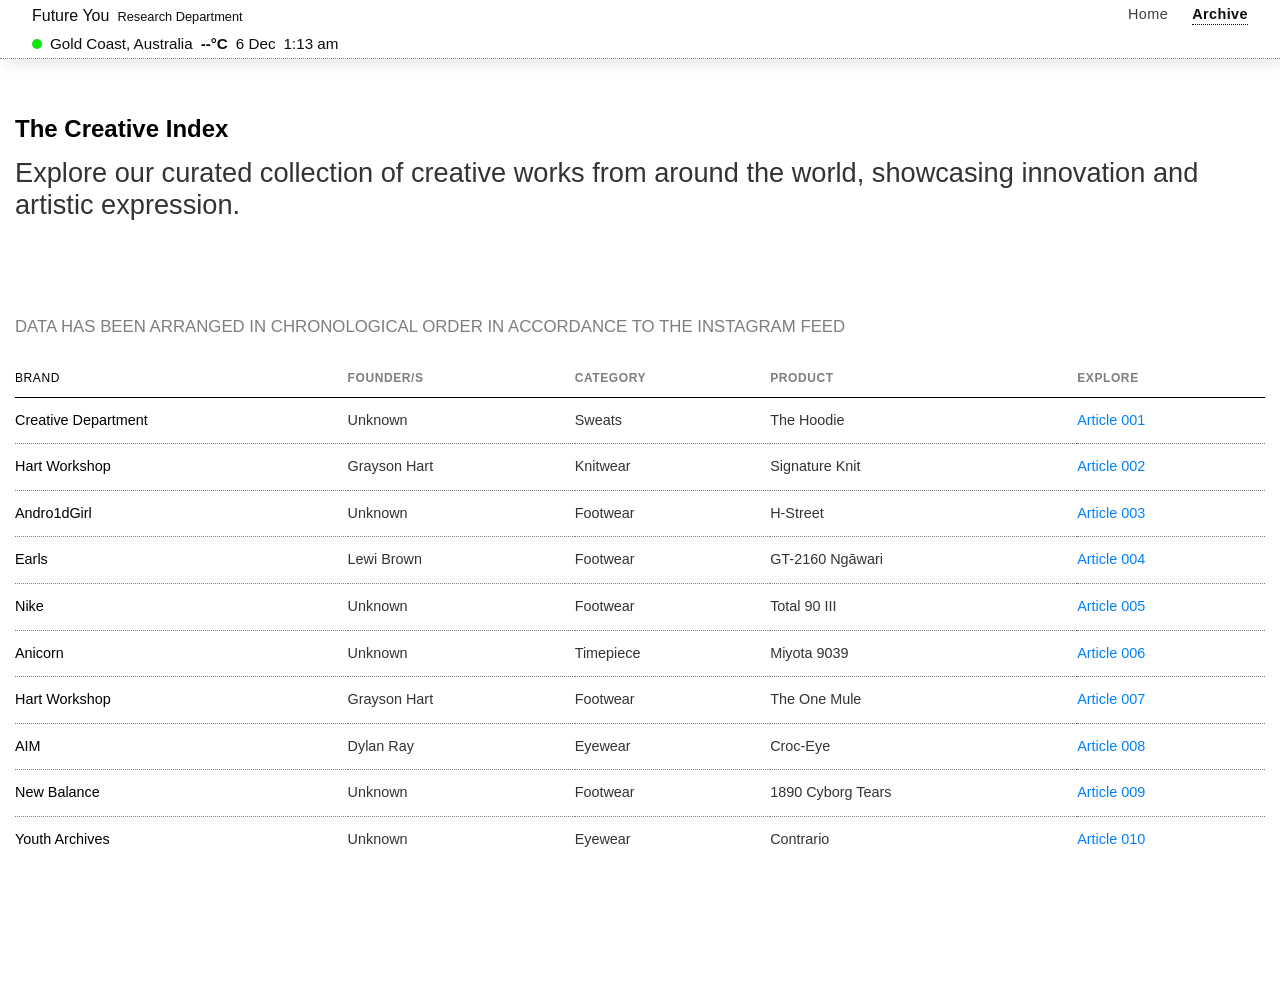
==== archive.html @ 9a2bfdb4 "Update" ====
<!DOCTYPE html>
<html lang="en">
<head>
    <meta charset="UTF-8">
    <meta name="viewport" content="width=device-width, initial-scale=1.0, maximum-scale=1.0, user-scalable=no, viewport-fit=cover">
    <meta name="apple-mobile-web-app-capable" content="yes">
    <meta name="apple-mobile-web-app-status-bar-style" content="black-translucent">
    <meta name="format-detection" content="telephone=no">
    <title>FUTUREYOU - A Creative Index</title>
    <meta name="description" content="Our department of research identifying creative works from around the world.">

    <!-- Favicon -->
    <link rel="icon" type="image/png" href="./public/futureyou-logo-green.png">
    <link rel="apple-touch-icon" href="./public/futureyou-logo-green.png">

    <!-- Google Fonts - Inter -->
    <link rel="preconnect" href="https://fonts.googleapis.com">
    <link rel="preconnect" href="https://fonts.gstatic.com" crossorigin>
    <link href="https://fonts.googleapis.com/css2?family=Inter:wght@300;400;500;600&display=swap" rel="stylesheet">

    <link rel="stylesheet" href="styles.css">
</head>
<body>
  
    <!-- ====== Top Navbar ====== -->
    <navbar class="site-navbar">
      <div class="navbar-top-row">
        <div class="brand">
          <a class="wordmark" href="index.html">Future You</a>
          <span class="byline">Research Department</span>
        </div>
        <nav class="desktop-nav">
          <a class="desktop-nav-link" href="index.html">Home</a>
          <a class="desktop-nav-link active" href="archive.html">Archive</a>
        </nav>
        <button class="hamburger" id="hamburger" aria-label="Open menu" aria-expanded="false">[Menu]</button>
      </div>

      <!-- This holds the live location, date, and time -->
      <div class="header-meta">
        <span class="status-dot"></span>
        <span id="header-location">Gold Coast</span>
        <span id="header-temp">--°C</span>
        <span class="header-datetime"><span id="header-date">Loading date...</span><span id="header-time">Loading time...</span></span>
      </div>
    </navbar>
    <!-- End Navbar -->

    <!-- ====== Mobile Menu Drawer ====== -->
    <div class="mobile-menu" id="mobile-menu" aria-hidden="true">
      <button class="mobile-menu-close" id="mobile-menu-close" aria-label="Close menu">[Close]</button>
      <nav class="mobile-nav">
        <a class="mobile-nav-link" href="index.html">Home</a>
        <a class="mobile-nav-link active" href="archive.html">Archive</a>
      </nav>
    </div>
    <div class="mobile-menu-overlay" id="mobile-menu-overlay"></div>
  <!-- ====== Main Content ====== -->
    <main>
        <section class="archive-section">
            <h1 class="archive-header">The Creative Index</h1>
            <p class="archive-description">Explore our curated collection of creative works from around the world, showcasing innovation and artistic expression.</p>
            <div>
              <table class="archive-table">
                <thead>
                  <legend>DATA HAS BEEN ARRANGED IN CHRONOLOGICAL ORDER IN ACCORDANCE TO THE INSTAGRAM FEED</legend>
                  <tr>
                    <th class="table brand">Brand</th>
                    <th class="table founder">Founder/s</th>
                    <th class="table category">Category</th>
                    <th class="table product">Product</th>
                    <th class="table explore">Explore</th>
                  </tr>
                </thead>
                <tbody>
                  <tr>
                    <td>Creative Department</td>
                    <td>Unknown</td>
                    <td>Sweats</td>
                    <td>The Hoodie</td>
                    <td><a>Article 001</a></td>
                  </tr>

                  <tr>
                    <td>Hart Workshop</td>
                    <td>Grayson Hart</td>
                    <td>Knitwear</td>
                    <td>Signature Knit</td>
                    <td><a>Article 002</a></td>
                  </tr>

                  <tr>
                    <td>
                      Andro1dGirl</td>
                    <td>Unknown</td>
                    <td>Footwear</td>
                    <td>H-Street</td>
                    <td><a>Article 003</a></td>
                  </tr>

                  <tr>
                    <td>Earls</td>
                    <td>Lewi Brown</td>
                    <td>Footwear</td>
                    <td>GT-2160
                      Ngāwari </td>
                    <td><a>Article 004</a></td>
                  </tr>

                  <tr>
                    <td>Nike</td>
                    <td>Unknown</td>
                    <td>Footwear</td>
                    <td>Total 90 III</td>
                    <td><a>Article 005</a></td>
                  </tr>

                  <tr>
                    <td>Anicorn</td>
                    <td>Unknown</td>
                    <td>Timepiece</td>
                    <td>Miyota 9039</td>
                    <td><a>Article 006</a></td>
                  </tr>

                  <tr>
                    <td>Hart Workshop</td>
                    <td>Grayson Hart</td>
                    <td>Footwear</td>
                    <td>The One Mule</td>
                    <td><a>Article 007</a></td>
                  </tr>

                  <tr>
                    <td>AIM</td>
                    <td>Dylan Ray</td>
                    <td>Eyewear</td>
                    <td>Croc-Eye</td>
                    <td><a>Article 008</a></td>
                  </tr>

                  <tr>
                    <td>New Balance</td>
                    <td>Unknown</td>
                    <td>Footwear</td>
                    <td>1890 Cyborg Tears</td>
                    <td><a>Article 009</a></td>
                  </tr>

                  <tr>
                    <td>Youth Archives</td>
                    <td>Unknown</td>
                    <td>Eyewear</td>
                    <td>Contrario</td>
                    <td><a>Article 010</a></td>
                  </tr>
                  
                  <!-- More rows can be added here -->
                </tbody>
              </table>
            </div>
        </section>
    </main>

  <script src="script.js"></script>
</body>

</html>
---- styles.css ----
/* ===================================
   FUTUREYOU - Premium Art Gallery Landing Page
   Design: Minimal, luxury, black & white with blue accents
   =================================== */

/* CSS Variables - Design System */
:root {
  /* Colors */
  --color-white: #FFFFFF;
  --color-black: #000000;
  --color-gray-light: #F5F5F5;
  --color-gray-medium: #7e7e7e;
  --color-gray-dark: #333333;
  --color-blue: #0081fb;
  --color-blue-hover: #0070db;
  --color-blue-active: #0060bb;

  /* Spacing (8px base) */
  --space-xs: 0.5rem;     /* 8px */
  --space-sm: 1rem;       /* 16px */
  --space-md: 2rem;       /* 32px */
  --space-lg: 4rem;       /* 64px */
  --space-xl: 6rem;       /* 96px */
  --space-2xl: 8rem;      /* 128px */

  /* Typography */
  --font-primary: 'Inter', -apple-system, BlinkMacSystemFont, 'SF Pro Display', 'Helvetica Neue', Arial, sans-serif;
  --font-secondary: 'Helvetica neue', Poppins, -apple-system, BlinkMacSystemFont, 'SF Pro Display', 'Helvetica Neue', Arial, sans-serif;

  /* Transitions */
  --transition-fast: 150ms cubic-bezier(0.4, 0, 0.2, 1);
  --transition-normal: 300ms cubic-bezier(0.4, 0, 0.2, 1);
  --transition-slow: 500ms cubic-bezier(0.4, 0, 0.2, 1);
}

/* ===================================
   Reset & Base Styles
   =================================== */

*,
*::before,
*::after {
  margin: 0;
  padding: 0;
  box-sizing: border-box;
}

html {
  scroll-behavior: smooth;
}

body {
  font-family: var(--font-primary);
  color: var(--color-black);
  background: var(--color-white);
  -webkit-font-smoothing: antialiased;
  -moz-osx-font-smoothing: grayscale;
  overflow-x: hidden;
}

.site-navbar {
  position: fixed;
  top: 0;
  left: 0;
  padding: 6px var(--space-md);
  width: 100%;
  background: var(--color-white);
  border-bottom: 1px dotted var(--color-gray-medium);
  z-index: 1000;
  display: flex;
  flex-direction: column;
  align-items: flex-start;
  opacity: 0.95;
  box-shadow: 5px 5px 15px rgba(0, 0, 0, 0.1);
  box-sizing: border-box;
}

.navbar-top-row {
  display: flex;
  align-items: center;
  justify-content: space-between;
  width: 100%;
}

/* Hamburger button */
.hamburger {
  background: none;
  border: none;
  font-family: var(--font-secondary);
  font-size: 1rem;
  font-weight: 500;
  color: var(--color-black);
  cursor: pointer;
  padding: 0;
  letter-spacing: 0.05em;
  display: none; /* Hidden on desktop */
}

/* Mobile menu drawer */
.mobile-menu {
  position: fixed;
  top: 0;
  right: -100%;
  width: 260px;
  height: 100%;
  background: var(--color-white);
  border-left: 1px dotted var(--color-gray-medium);
  z-index: 1100;
  display: flex;
  flex-direction: column;
  padding: 2rem 1.5rem;
  transition: right 0.25s ease;
}

.mobile-menu.open {
  right: 0;
}

.mobile-menu-close {
  background: none;
  border: none;
  font-family: var(--font-secondary);
  font-size: 1rem;
  font-weight: 500;
  color: var(--color-black);
  cursor: pointer;
  padding: 0;
  align-self: flex-end;
}

.mobile-nav {
  display: flex;
  flex-direction: column;
  gap: 1.5rem;
  margin-top: 1.5rem;
}

.mobile-nav-link {
  font-family: var(--font-secondary);
  font-size: 1rem;
  font-weight: 500;
  color: var(--color-gray-dark);
  text-decoration: none;
  letter-spacing: 0.03em;
  padding-bottom: 1rem;
  border-bottom: 1px dotted var(--color-gray-medium);
}

.mobile-nav-link.active {
  color: var(--color-black);
  font-weight: 600;
}

.mobile-nav-link:hover {
  color: var(--color-black);
}

/* Overlay behind the drawer */
.mobile-menu-overlay {
  display: none;
  position: fixed;
  inset: 0;
  background: rgba(0, 0, 0, 0.2);
  z-index: 1050;
}

.mobile-menu-overlay.open {
  display: block;
}

/* Desktop nav */
.desktop-nav {
  display: flex;
  align-items: center;
  gap: 1.5rem;
}

.desktop-nav-link {
  font-family: var(--font-secondary);
  font-size: 0.9rem;
  font-weight: 500;
  color: var(--color-gray-dark);
  text-decoration: none;
  letter-spacing: 0.03em;
  padding-bottom: 2px;
  border-bottom: 1px dotted transparent;
}

.desktop-nav-link.active {
  color: var(--color-black);
  font-weight: 600;
  border-bottom-color: var(--color-black);
}

.desktop-nav-link:hover {
  color: var(--color-black);
  border-bottom-color: var(--color-gray-medium);
}

/* Show hamburger on mobile, hide desktop nav */
@media (max-width: 768px) {
  .hamburger {
    display: block;
  }

  .desktop-nav {
    display: none;
  }
}

.brand {
  display: flex;
  align-items: baseline;
  gap: 0.5rem;
  flex-wrap: nowrap;
  white-space: nowrap;
  
}

.wordmark {
  font-family: var(--font-secondary);
  font-size: 1rem;
  font-weight: 500;
  color: var(--color-black);
}

.byline {
  font-family: var(--font-secondary);
  font-size: 0.8rem;
  font-weight: 475;
  color: var(--muted);
}

  /* This styles the middle meta section */
  .header-meta {
    display: flex;
    align-items: center;
    margin-top: 10px;
    gap: 0.5rem;
    font-size: 0.95rem;
    font-weight: 500;
    font-family: "Helvetica Neue", sans-serif;
    flex-wrap: nowrap;
    white-space: nowrap;
  }
  
  .header-datetime {
    display: flex;
    flex-wrap: nowrap; /* Keeps date and time on the same line */
    justify-content: flex-start; /* Aligns date and time to the left */
    flex-basis: auto; /* Allows date and time to take up necessary space without forcing it to wrap */
    gap: 0.5rem;
    color: var(--muted);
  }
  
  /* This creates the small green live-status dot */
  @keyframes pulse {
    0%, 100% { box-shadow: 0 0 0 0 rgba(0, 228, 0, 0.5); }
    50%       { box-shadow: 0 0 0 5px rgba(0, 228, 0, 0); }
  }
  
  .status-dot {
    width: 10px;
    height: 10px;
    background-color: rgb(0, 228, 0);
    border-radius: 50%;
    display: inline-block;
    transition: 0.5s ease;
    animation: pulse 2s ease-in-out infinite;
  }
  
  .status-dot:hover {
    background-color: rgb(0, 200, 0); /* Darkens the dot on hover for interactivity */
    transform: scale(1.5); /* Slightly enlarges the dot on hover */
  }
  
  /* This styles the temperature text */
  #header-temp {
    font-weight: 600;
  }
  
  /* This improves the layout on smaller screens */
  @media (max-width: 768px) {
    .header-meta {
      flex-direction: row; /* Stacks the items vertically on small screens */
      align-items: flex-start; /* Aligns items to the left */
      justify-content: center;
    }
  }

  /* Mobile Layout */
  @media screen and (max-width: 480px) {
    .header-meta {
      flex-direction: row; /* Stacks the items vertically on mobile */
      align-items: center; /* Centers items on mobile */
      gap: 0.25rem; /* Reduces gap for mobile */
      
    }
    
    .header-datetime {
      justify-content: center; /* Centers date and time on mobile */
      gap: .25rem; /* Reduces gap for mobile */
      
    }
    
  }

img {
  max-width: 100%;
  height: auto;
  display: block;
}

button {
  font-family: inherit;
  border: none;
  cursor: pointer;
}

input {
  font-family: inherit;
}

a {
  text-decoration: none;
  color: inherit;
}

/* ===================================
   Main Layout
   =================================== */

.gallery-container {
  min-height: 100vh;
  min-height: 100dvh; /* Dynamic viewport height for mobile */
  display: flex;
  flex-direction: column;
  justify-content: center;
  align-items: center;
  padding: var(--space-lg) var(--space-md);
  gap: var(--space-xl);
}

.logo-section,
.tagline-section,
.description-section,
.email-section {
  width: 100%;
  max-width: 600px;
  text-align: center;
}

/* ===================================
   Logo Section
   =================================== */

.logo-section {
  display: flex;
  justify-content: center;
  align-items: center;
}

.brand-logo {
  width: clamp(120px, 30vw, 200px);
  height: auto;
  object-fit: contain;
}

/* ===================================
   Typography
   =================================== */

.tagline {
  font-size: clamp(2rem, 5vw, 3.5rem);
  font-weight: 300;
  letter-spacing: -0.02em;
  line-height: 1.2;
  color: var(--color-black);
  margin: 0;
}

.cursor {
  display: inline-block;
  animation: blink 1s step-end infinite;
  margin-left: 2px;
}

.cursor.hide {
  opacity: 0;
}

@keyframes blink {
  0%, 50% {
    opacity: 1;
  }
  51%, 100% {
    opacity: 0;
  }
}

.description {
  font-size: clamp(1rem, 2vw, 1.25rem);
  font-weight: 400;
  line-height: 1.6;
  color: var(--color-gray-dark);
  margin: 0;
}

/* ===================================
   Email Form
   =================================== */

.email-section {
  width: 100%;
}

#mc_embed_signup {
  width: 100%;
}

.email-form {
  width: 100%;
}

.form-group {
  display: flex;
  flex-direction: column;
  gap: var(--space-xs);
  width: 100%;
}

#mce-EMAIL {
  width: 100%;
  padding: 1rem 1.5rem;
  background: transparent;
  border: 1px solid var(--color-gray-medium);
  border-radius: 50px;
  font-family: var(--font-primary);
  font-size: 16px; /* Prevents iOS zoom */
  color: var(--color-black);
  text-align: center;
  transition: all var(--transition-normal);
}

#mce-EMAIL:focus {
  outline: none;
  border-color: var(--color-blue);
  text-align: left;
  background: var(--color-white);
}

#mce-EMAIL::placeholder {
  color: var(--color-gray-dark);
  opacity: 0.5;
}

/* Input has content - align left */
#mce-EMAIL:not(:placeholder-shown) {
  text-align: left;
}

.subscribe-btn {
  width: 100%;
  padding: 1rem 2rem;
  background: var(--color-blue);
  border: none;
  border-radius: 50px;
  color: var(--color-white);
  font-family: var(--font-primary);
  font-weight: 500;
  font-size: 0.875rem;
  text-transform: uppercase;
  letter-spacing: 0.1em;
  cursor: pointer;
  transition: all var(--transition-normal);
}

.subscribe-btn:hover {
  background: var(--color-blue-hover);
  transform: translateY(-2px);
  box-shadow: 0 4px 12px rgba(0, 129, 251, 0.2);
}

.subscribe-btn:active {
  background: var(--color-blue-active);
  transform: translateY(0);
  box-shadow: 0 2px 6px rgba(0, 129, 251, 0.15);
}

.subscribe-btn:disabled {
  opacity: 0.6;
  cursor: not-allowed;
  transform: none;
}

/* Response messages */
.response {
  margin-top: var(--space-sm);
  padding: 0.75rem 1rem;
  font-size: 0.875rem;
  text-align: center;
  border-radius: 0;
}

#mce-error-response {
  background: #fee;
  color: #c33;
  border: 1px solid #fcc;
}

#mce-success-response {
  background: #efe;
  color: #3c3;
  border: 1px solid #cfc;
}

/* ===================================
   Footer
   =================================== */

.gallery-footer {
  margin-top: auto;
  padding-top: var(--space-md);
  display: flex;
  flex-direction: column;
  align-items: center;
  gap: var(--space-sm);
}

.footer-heading {
  font-size: 0.75rem;
  font-weight: 500;
  text-transform: uppercase;
  letter-spacing: 0.1em;
  color: var(--color-gray-dark);
  margin: 0;
}

.social-links {
  display: flex;
  flex-direction: column;
  gap: var(--space-sm);
  align-items: center;
}

.social-link {
  display: inline-flex;
  align-items: center;
  gap: 0.5rem;
  color: var(--color-gray-dark);
  text-decoration: none;
  font-size: 0.875rem;
  font-weight: 400;
  padding: 0.75rem 1.5rem;
  background: var(--color-gray-light);
  border-radius: 50px;
  border: 2px solid transparent;
  transition: all var(--transition-normal);
}

.social-link:hover {
  color: var(--color-black);
  border-color: var(--color-blue);
  background: var(--color-white);
}

.social-icon {
  width: 18px;
  height: 18px;
  flex-shrink: 0;
  color: inherit;
}

.brand-icon {
  height: 24px;
  width: auto;
  object-fit: contain;
  flex-shrink: 0;
}

/* ===================================
   Animations
   =================================== */

@keyframes fadeInUp {
  from {
    opacity: 0;
    transform: translateY(20px);
  }
  to {
    opacity: 1;
    transform: translateY(0);
  }
}

.logo-section {
  animation: fadeInUp var(--transition-slow) ease-out;
}

.tagline-section {
  animation: fadeInUp var(--transition-slow) ease-out 0.1s both;
}

.description-section {
  animation: fadeInUp var(--transition-slow) ease-out 0.2s both;
}

.email-section {
  animation: fadeInUp var(--transition-slow) ease-out 0.3s both;
}

.gallery-footer {
  animation: fadeInUp var(--transition-slow) ease-out 0.4s both;
}

/* ===================================
   Focus Styles (Accessibility)
   =================================== */

*:focus-visible {
  outline: 2px solid var(--color-blue);
  outline-offset: 2px;
}

button:focus-visible,
input:focus-visible {
  outline: 2px solid var(--color-blue);
  outline-offset: 2px;
}

/* ===================================
   Responsive Breakpoints
   =================================== */

/* Tablet: 768px+ */
@media (min-width: 768px) {
  .gallery-container {
    gap: var(--space-2xl);
    padding: var(--space-xl) var(--space-lg);
  }

  .form-group {
    flex-direction: row;
  }

  #mce-EMAIL {
    flex: 1;
    text-align: left;
  }

  .subscribe-btn {
    width: auto;
    flex-shrink: 0;
    padding: 1rem 3rem;
  }

  .social-links {
    flex-direction: row;
    gap: var(--space-md);
  }
}

/* Desktop: 1024px+ */
@media (min-width: 1024px) {
  .gallery-container {
    padding: var(--space-2xl) var(--space-xl);
  }

  .logo-section,
  .tagline-section,
  .description-section,
  .email-section {
    max-width: 700px;
  }

  .tagline {
    font-size: clamp(2.5rem, 5vw, 3.5rem);
  }

  .description {
    font-size: clamp(1.125rem, 2vw, 1.25rem);
  }
}

/* Large Desktop: 1440px+ */
@media (min-width: 1440px) {
  .gallery-container {
    gap: 10rem;
  }

  .logo-section,
  .tagline-section,
  .description-section,
  .email-section {
    max-width: 800px;
  }

  .brand-logo {
    width: clamp(180px, 30vw, 240px);
  }
}

/* Ultra-wide: 1920px+ */
@media (min-width: 1920px) {
  .gallery-container {
    gap: 12rem;
  }
}

/* ===================================
   Instagram Browser Compatibility
   =================================== */

.instagram-browser #mce-EMAIL {
  text-align: left !important;
}

.instagram-browser #mce-EMAIL:focus {
  -webkit-text-align-last: left !important;
  text-align-last: left !important;
}

/* ===================================
   Accessibility - Reduced Motion
   =================================== */

@media (prefers-reduced-motion: reduce) {
  *,
  *::before,
  *::after {
    animation-duration: 0.01ms !important;
    animation-iteration-count: 1 !important;
    transition-duration: 0.01ms !important;
    scroll-behavior: auto !important;
  }

  .cursor {
    animation: none !important;
  }
}

/* ===================================
   High Contrast Mode Support
   =================================== */

@media (prefers-contrast: high) {
  :root {
    --color-gray-medium: #999999;
  }

  #mce-EMAIL {
    border-width: 2px;
  }

  .subscribe-btn {
    border: 2px solid var(--color-white);
  }
}

/* ===================================
   Print Styles
   =================================== */

@media print {
  .gallery-container {
    min-height: auto;
    padding: 2rem;
  }

  .subscribe-btn {
    display: none;
  }

  * {
    animation: none !important;
    transition: none !important;
  }
}


/* Archive HTML Styling */

.archive-section {
  margin: 100px auto; /* To avoid overlap with fixed navbar */;
  display: flex;
  flex-direction: column;
  gap: var(--space-lg);
  text-align: left;
  font-family: var(--font-secondary);
  padding: 15px;
}

.archive-header {
  font-size: 1.5rem;
  font-weight: 600;
  color: var(--color-black);
}

.archive-description {
  font-size: 1.7rem;
  color: var(--color-gray-dark);
  margin-top: -50px; /* Negative margin to pull description up closer to header */
  margin-bottom: var(--space-md);
}

.archive-table {
  width: 100%;
  border-collapse: collapse;
  margin: 20px auto;
  line-height: 1.5;
  font-family: var(--font-secondary);
  font-size: 0.9rem;
}

.archive-table thead tr {
  border-bottom: 1px solid var(--color-black);
}

.archive-table th {
  text-align: left;
  font-weight: 600;
  font-size: 0.75rem;
  text-transform: uppercase;
  letter-spacing: 0.05em;
  padding: 0 1rem 0.6rem 0;
  color: var(--color-gray-medium);
  white-space: nowrap;
}

.archive-table td {
  padding: 0.75rem 1rem 0.75rem 0;
  vertical-align: middle;
  color: var(--color-gray-dark);
  border-bottom: 1px dotted var(--color-gray-medium);
}

.archive-table tbody tr:last-child td {
  border-bottom: none;
}

.archive-table td:first-child,
.archive-table th:first-child {
  color: var(--color-black);
  font-weight: 500;
}

.archive-table td a {
  color: var(--color-blue);
  text-decoration: none;
  font-weight: 500;
}

.archive-table td a:hover {
  text-decoration: underline;
}

legend {
  font-size: 1.05rem;
  font-weight: 500;
  color: var(--color-gray-medium);
  margin-bottom: var(--space-md);
  text-wrap: none;
}
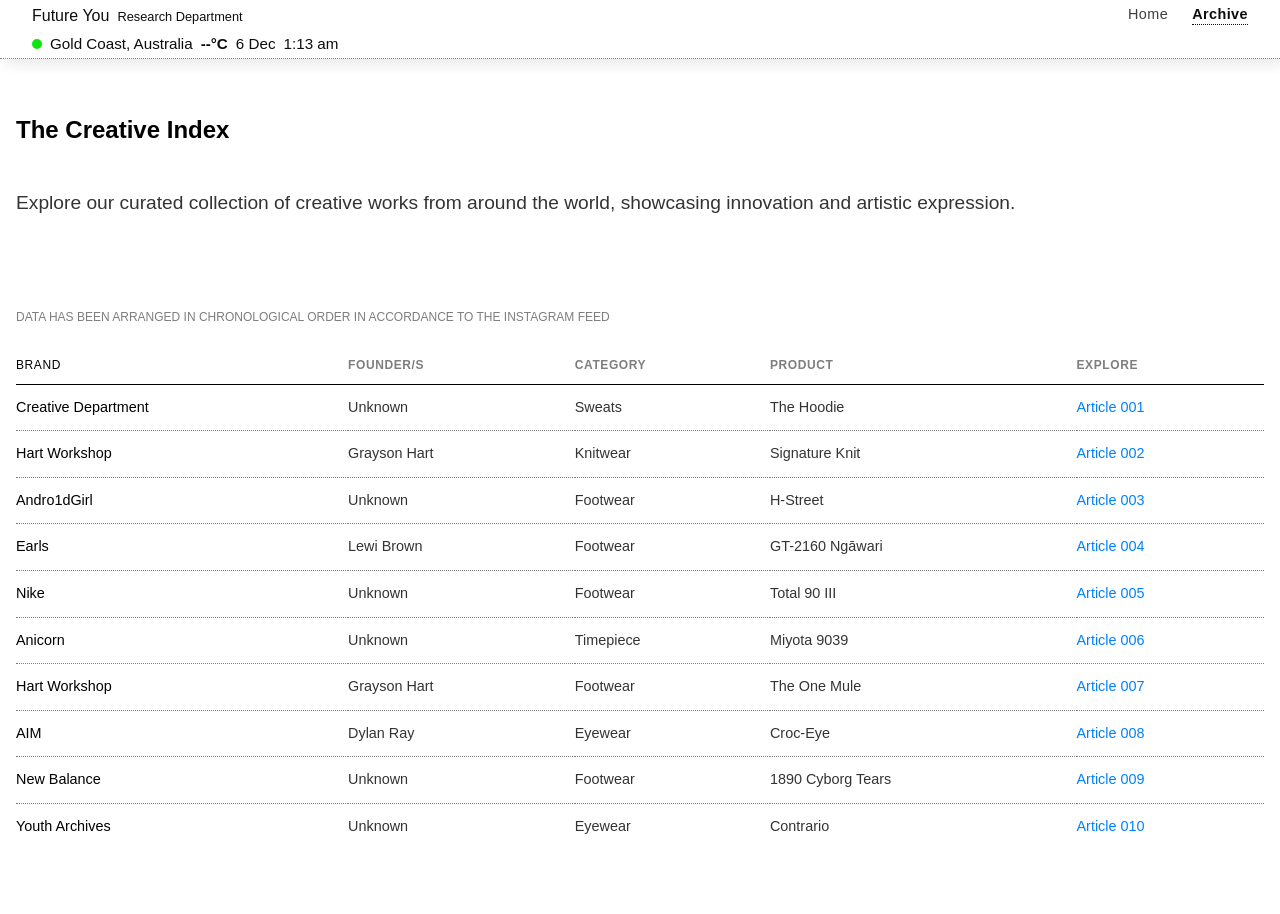
==== commit dbd51569: "update" ====
--- a/archive.html
+++ b/archive.html
@@ -60,7 +60,7 @@
         <section class="archive-section">
             <h1 class="archive-header">The Creative Index</h1>
             <p class="archive-description">Explore our curated collection of creative works from around the world, showcasing innovation and artistic expression.</p>
-            <div>
+            <div class="archive-table-wrapper">
               <table class="archive-table">
                 <thead>
                   <legend>DATA HAS BEEN ARRANGED IN CHRONOLOGICAL ORDER IN ACCORDANCE TO THE INSTAGRAM FEED</legend>
--- a/styles.css
+++ b/styles.css
@@ -781,13 +781,15 @@
 /* Archive HTML Styling */
 
 .archive-section {
-  margin: 100px auto; /* To avoid overlap with fixed navbar */;
+  margin: 100px auto 2rem;
   display: flex;
   flex-direction: column;
   gap: var(--space-lg);
   text-align: left;
   font-family: var(--font-secondary);
-  padding: 15px;
+  padding: 1rem 1rem 2rem;
+  max-width: 100%;
+  box-sizing: border-box;
 }
 
 .archive-header {
@@ -797,16 +799,19 @@
 }
 
 .archive-description {
-  font-size: 1.7rem;
+  font-size: 1.2rem;
   color: var(--color-gray-dark);
-  margin-top: -50px; /* Negative margin to pull description up closer to header */
+  margin-top: -1rem;
   margin-bottom: var(--space-md);
 }
 
+.archive-table-wrapper {
+  width: 100%;
+}
+
 .archive-table {
   width: 100%;
   border-collapse: collapse;
-  margin: 20px auto;
   line-height: 1.5;
   font-family: var(--font-secondary);
   font-size: 0.9rem;
@@ -855,10 +860,40 @@
 }
 
 legend {
-  font-size: 1.05rem;
+  font-size: 0.75rem;
   font-weight: 500;
   color: var(--color-gray-medium);
   margin-bottom: var(--space-md);
-  text-wrap: none;
-}
-
+  display: block;
+}
+
+@media (max-width: 768px) {
+  .archive-section {
+    margin-top: 80px;
+    padding: 1rem 0.75rem 2rem;
+    gap: 1rem;
+  }
+
+  .archive-header {
+    font-size: 1.2rem;
+  }
+
+  .archive-description {
+    font-size: 1rem;
+    margin-top: -0.5rem;
+  }
+
+  .archive-table {
+    font-size: 0.65rem;
+  }
+
+  .archive-table th {
+    font-size: 0.55rem;
+    padding: 0 0.4rem 0.5rem 0;
+  }
+
+  .archive-table td {
+    padding: 0.6rem 0.4rem 0.6rem 0;
+  }
+}
+
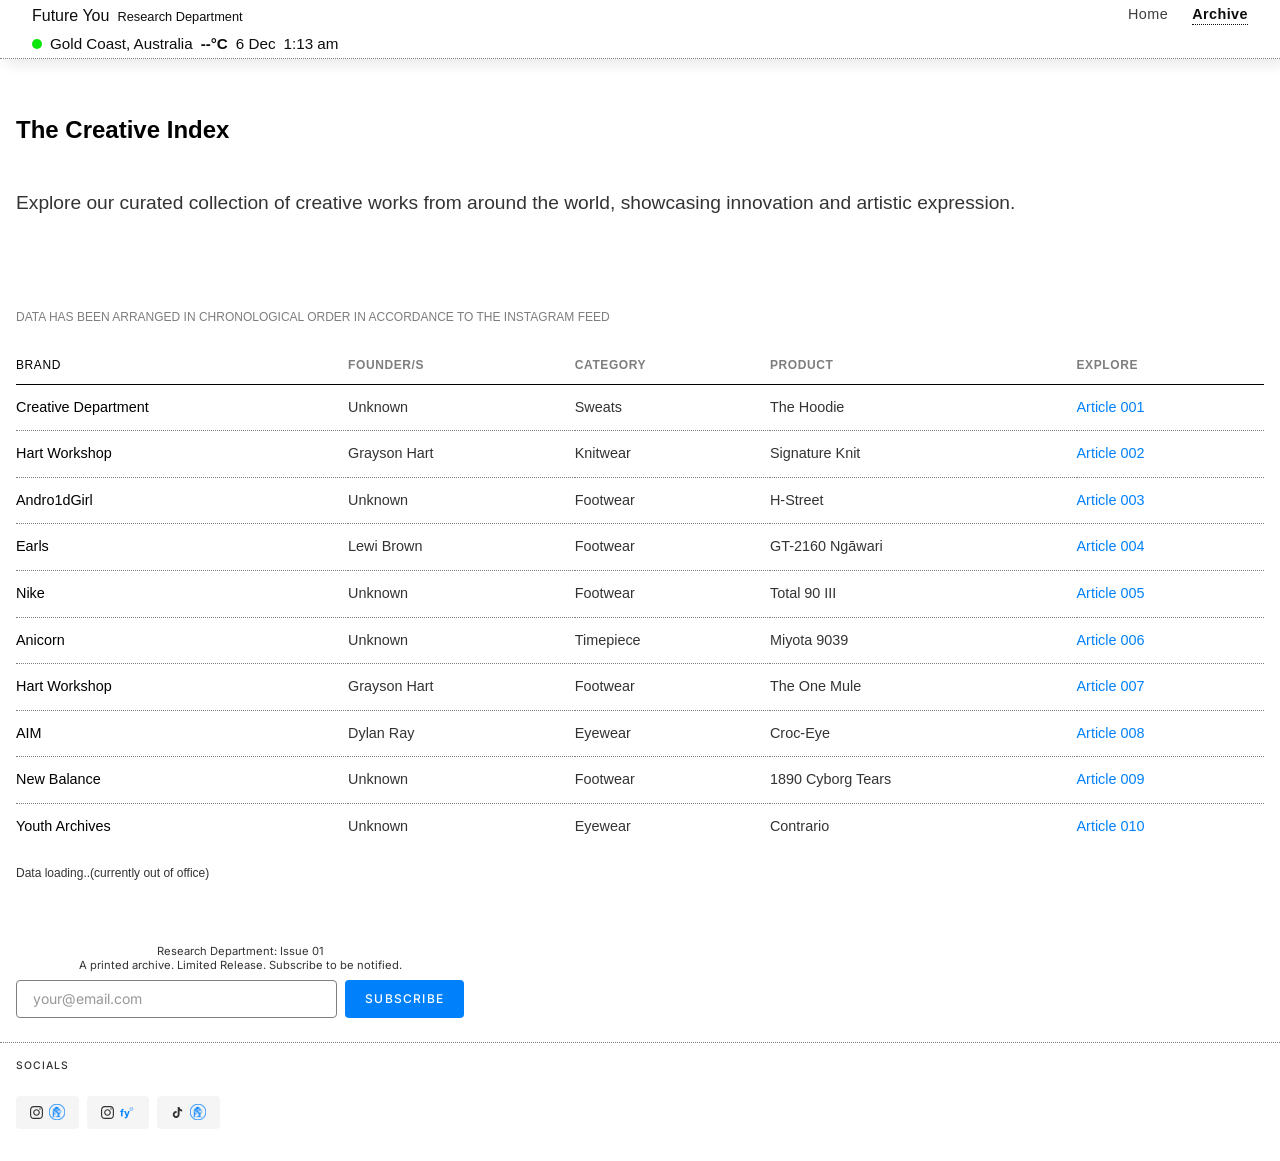
==== commit 5ab566d2: "update" ====
--- a/archive.html
+++ b/archive.html
@@ -158,8 +158,76 @@
                   <!-- More rows can be added here -->
                 </tbody>
               </table>
+              <p class="table-footer-text">Data loading..(currently out of office)</p>
             </div>
         </section>
+
+        <!-- Email Form -->
+        <section class="email-section archive-email-section">
+          <div class="email-form-text">
+            <p>Research Department: Issue 01</p><span>A printed archive. Limited Release.</span> <p>Subscribe to be notified.</p>
+          </div>
+            <div id="mc_embed_signup">
+                <form action="https://futureyoupsd.us2.list-manage.com/subscribe/post?u=0abd978b85418b3a0f5584ee5&amp;id=96c06edeb6&amp;f_id=0019c2e1f0"
+                      method="post"
+                      id="mc-embedded-subscribe-form"
+                      name="mc-embedded-subscribe-form"
+                      class="validate email-form"
+                      novalidate>
+                    <div class="form-group">
+                        <input type="email"
+                               name="EMAIL"
+                               class="required email"
+                               id="mce-EMAIL"
+                               required
+                               placeholder="your@email.com"
+                               aria-label="Email address">
+                        <button type="submit"
+                                name="subscribe"
+                                id="mc-embedded-subscribe"
+                                class="subscribe-btn">
+                            Subscribe
+                        </button>
+                    </div>
+
+                    <!-- Honeypot field -->
+                    <div aria-hidden="true" style="position: absolute; left: -5000px;">
+                        <input type="text" name="b_0abd978b85418b3a0f5584ee5_96c06edeb6" tabindex="-1" value="">
+                    </div>
+
+                    <!-- Response messages -->
+                    <div id="mce-responses" class="clear foot">
+                        <div class="response" id="mce-error-response" style="display: none;"></div>
+                        <div class="response" id="mce-success-response" style="display: none;"></div>
+                    </div>
+                </form>
+            </div>
+        </section>
+
+        <!-- Footer -->
+        <footer class="gallery-footer archive-footer">
+            <h4 class="footer-heading">Socials</h4>
+            <div class="social-links">
+                <a href="https://www.instagram.com/futureyou.rsrch/" target="_blank" rel="noopener noreferrer" class="social-link">
+                    <svg class="social-icon" viewBox="0 0 24 24" fill="currentColor">
+                        <path d="M12 2.163c3.204 0 3.584.012 4.85.07 3.252.148 4.771 1.691 4.919 4.919.058 1.265.069 1.645.069 4.849 0 3.205-.012 3.584-.069 4.849-.149 3.225-1.664 4.771-4.919 4.919-1.266.058-1.644.07-4.85.07-3.204 0-3.584-.012-4.849-.07-3.26-.149-4.771-1.699-4.919-4.92-.058-1.265-.07-1.644-.07-4.849 0-3.204.013-3.583.07-4.849.149-3.227 1.664-4.771 4.919-4.919 1.266-.057 1.645-.069 4.849-.069zm0-2.163c-3.259 0-3.667.014-4.947.072-4.358.2-6.78 2.618-6.98 6.98-.059 1.281-.073 1.689-.073 4.948 0 3.259.014 3.668.072 4.948.2 4.358 2.618 6.78 6.98 6.98 1.281.058 1.689.072 4.948.072 3.259 0 3.668-.014 4.948-.072 4.354-.2 6.782-2.618 6.979-6.98.059-1.28.073-1.689.073-4.948 0-3.259-.014-3.667-.072-4.947-.196-4.354-2.617-6.78-6.979-6.98-1.281-.059-1.69-.073-4.949-.073zm0 5.838c-3.403 0-6.162 2.759-6.162 6.162s2.759 6.163 6.162 6.163 6.162-2.759 6.162-6.163c0-3.403-2.759-6.162-6.162-6.162zm0 10.162c-2.209 0-4-1.79-4-4 0-2.209 1.791-4 4-4s4 1.791 4 4c0 2.21-1.791 4-4 4zm6.406-11.845c-.796 0-1.441.645-1.441 1.44s.645 1.44 1.441 1.44c.795 0 1.439-.645 1.439-1.44s-.644-1.44-1.439-1.44z"/>
+                    </svg>
+                    <img src="./public/futureyou-logo-green.png" alt="FutureYou Research Department" class="brand-icon">
+                </a>
+                <a href="https://www.instagram.com/futureyou.psd/" target="_blank" rel="noopener noreferrer" class="social-link">
+                    <svg class="social-icon" viewBox="0 0 24 24" fill="currentColor">
+                        <path d="M12 2.163c3.204 0 3.584.012 4.85.07 3.252.148 4.771 1.691 4.919 4.919.058 1.265.069 1.645.069 4.849 0 3.205-.012 3.584-.069 4.849-.149 3.225-1.664 4.771-4.919 4.919-1.266.058-1.644.07-4.85.07-3.204 0-3.584-.012-4.849-.07-3.26-.149-4.771-1.699-4.919-4.92-.058-1.265-.07-1.644-.07-4.849 0-3.204.013-3.583.07-4.849.149-3.227 1.664-4.771 4.919-4.919 1.266-.057 1.645-.069 4.849-.069zm0-2.163c-3.259 0-3.667.014-4.947.072-4.358.2-6.78 2.618-6.98 6.98-.059 1.281-.073 1.689-.073 4.948 0 3.259.014 3.668.072 4.948.2 4.358 2.618 6.78 6.98 6.98 1.281.058 1.689.072 4.948.072 3.259 0 3.668-.014 4.948-.072 4.354-.2 6.782-2.618 6.979-6.98.059-1.28.073-1.689.073-4.948 0-3.259-.014-3.667-.072-4.947-.196-4.354-2.617-6.78-6.979-6.98-1.281-.059-1.69-.073-4.949-.073zm0 5.838c-3.403 0-6.162 2.759-6.162 6.162s2.759 6.163 6.162 6.163 6.162-2.759 6.162-6.163c0-3.403-2.759-6.162-6.162-6.162zm0 10.162c-2.209 0-4-1.79-4-4 0-2.209 1.791-4 4-4s4 1.791 4 4c0 2.21-1.791 4-4 4zm6.406-11.845c-.796 0-1.441.645-1.441 1.44s.645 1.44 1.441 1.44c.795 0 1.439-.645 1.439-1.44s-.644-1.44-1.439-1.44z"/>
+                    </svg>
+                    <img src="./public/fypsd26logo.png" alt="FutureYou PSD" class="brand-icon">
+                </a>
+                <a href="https://www.tiktok.com/@futureyou_rsrchdpt" target="_blank" rel="noopener noreferrer" class="social-link">
+                    <svg class="social-icon" viewBox="0 0 24 24" fill="currentColor">
+                        <path d="M19.59 6.69a4.83 4.83 0 0 1-3.77-4.25V2h-3.45v13.67a2.89 2.89 0 0 1-5.2 1.74 2.89 2.89 0 0 1 2.31-4.64 2.93 2.93 0 0 1 .88.13V9.4a6.84 6.84 0 0 0-1-.05A6.33 6.33 0 0 0 5 20.1a6.34 6.34 0 0 0 10.86-4.43v-7a8.16 8.16 0 0 0 4.77 1.52v-3.4a4.85 4.85 0 0 1-1-.1z"/>
+                    </svg>
+                    <img src="./public/futureyou-logo-green.png" alt="FutureYou Research Department" class="brand-icon">
+                </a>
+            </div>
+        </footer>
     </main>
 
   <script src="script.js"></script>
--- a/styles.css
+++ b/styles.css
@@ -459,6 +459,23 @@
   text-align: left;
 }
 
+.email-home-form-text {
+  font-size: 0.7rem;
+  color: var(--color-gray-dark);
+  margin-bottom: var(--space-xs);
+}
+
+.email-home-form-text p:first-child {
+  display: block;
+  margin: 0;
+}
+
+.email-home-form-text p:last-child,
+.email-home-form-text span {
+  display: inline;
+  margin: 0;
+}
+
 .subscribe-btn {
   width: 100%;
   padding: 1rem 2rem;
@@ -867,6 +884,83 @@
   display: block;
 }
 
+/* Archive page — email + footer overrides */
+.archive-email-section {
+  padding: 0 1rem;
+  max-width: 480px;
+}
+
+.email-form-text {
+  font-size: 0.7rem;
+  color: var(--color-gray-dark);
+  margin-bottom: var(--space-xs);
+}
+
+.email-form-text p:first-child {
+  display: block;
+  margin: 0;
+}
+
+.email-form-text p:last-child,
+.email-form-text span {
+  display: inline;
+  margin: 0;
+}
+
+.archive-email-section .form-group {
+  flex-direction: row;
+  gap: 0.5rem;
+}
+
+.archive-email-section #mce-EMAIL {
+  flex: 1;
+  padding: 0.6rem 1rem;
+  font-size: 0.875rem;
+  text-align: left;
+  border-radius: 4px;
+}
+
+.archive-email-section .subscribe-btn {
+  width: auto;
+  padding: 0.6rem 1.25rem;
+  font-size: 0.75rem;
+  border-radius: 4px;
+  flex-shrink: 0;
+}
+
+.archive-footer {
+  padding: 1rem 1rem 2rem;
+  align-items: flex-start;
+  margin-top: 1.5rem;
+  border-top: 1px dotted var(--color-gray-medium);
+}
+
+.archive-footer .social-links {
+  flex-direction: row;
+  gap: 0.5rem;
+}
+
+.archive-footer .social-link {
+  padding: 0.4rem 0.75rem;
+  font-size: 0.75rem;
+  border-radius: 4px;
+  gap: 0.35rem;
+}
+
+.archive-footer .social-icon {
+  width: 13px;
+  height: 13px;
+}
+
+.archive-footer .brand-icon {
+  height: 16px;
+}
+
+.archive-footer .footer-heading {
+  font-size: 0.65rem;
+  margin-bottom: 0.5rem;
+}
+
 @media (max-width: 768px) {
   .archive-section {
     margin-top: 80px;
@@ -897,3 +991,8 @@
   }
 }
 
+.table-footer-text {
+  font-size: 0.75rem;
+  color: var(--color-gray-dark);
+  margin-top: var(--space-sm);
+}
